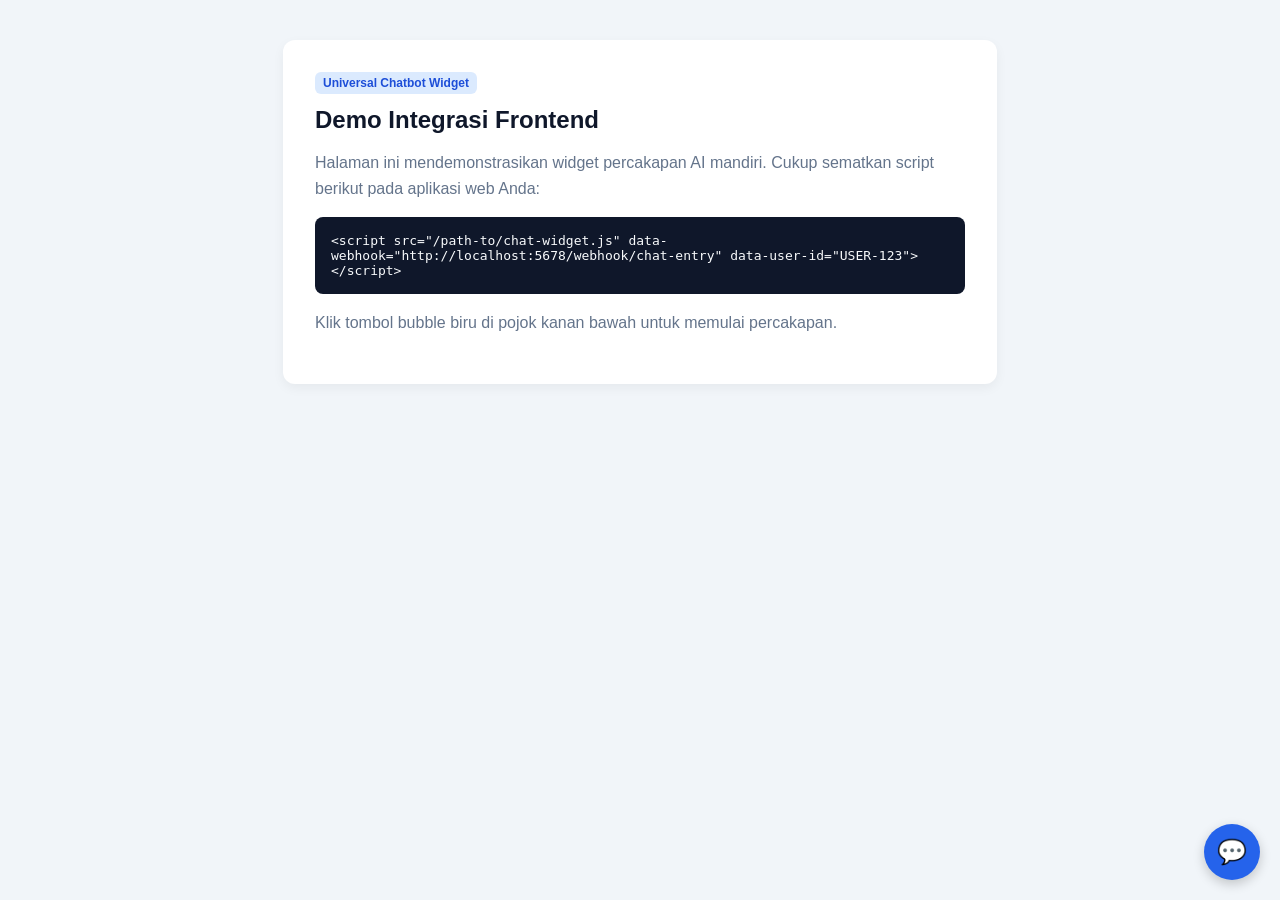
==== package-frontend/index.html @ edcefe9d "feat: setup universal n8n chatbot architecture with plug-and-play backend & frontend" ====
<!DOCTYPE html>
<html lang="id">
<head>
  <meta charset="UTF-8">
  <meta name="viewport" content="width=device-width, initial-scale=1.0">
  <title>Chatbot Widget Demo</title>
  <style>
    body {
      font-family: -apple-system, BlinkMacSystemFont, "Segoe UI", Roboto, sans-serif;
      margin: 0;
      padding: 40px 20px;
      background: #f1f5f9;
      color: #1e293b;
      display: flex;
      flex-direction: column;
      align-items: center;
    }
    .demo-container {
      max-width: 650px;
      width: 100%;
      background: #ffffff;
      padding: 32px;
      border-radius: 12px;
      box-shadow: 0 4px 12px rgba(0, 0, 0, 0.05);
    }
    h1 {
      margin-top: 0;
      font-size: 24px;
      color: #0f172a;
    }
    p {
      color: #64748b;
      line-height: 1.6;
    }
    .code-box {
      background: #0f172a;
      color: #f8fafc;
      padding: 16px;
      border-radius: 8px;
      font-family: monospace;
      font-size: 13px;
      overflow-x: auto;
    }
    .badge {
      display: inline-block;
      padding: 4px 8px;
      background: #dbeafe;
      color: #1d4ed8;
      border-radius: 6px;
      font-size: 12px;
      font-weight: 600;
      margin-bottom: 12px;
    }
  </style>
</head>
<body>
  <div class="demo-container">
    <div class="badge">Universal Chatbot Widget</div>
    <h1>Demo Integrasi Frontend</h1>
    <p>Halaman ini mendemonstrasikan widget percakapan AI mandiri. Cukup sematkan script berikut pada aplikasi web Anda:</p>
    <div class="code-box">&lt;script 
  src="/path-to/chat-widget.js" 
  data-webhook="http://localhost:5678/webhook/chat-entry" 
  data-user-id="USER-123"&gt;
&lt;/script&gt;</div>
    <p>Klik tombol bubble biru di pojok kanan bawah untuk memulai percakapan.</p>
  </div>

  <!-- Embed widget langsung -->
  <script 
    src="./chat-widget.js" 
    data-webhook="http://localhost:5678/webhook/chat-entry" 
    data-user-id="DEMO-USER-001">
  </script>
</body>
</html>
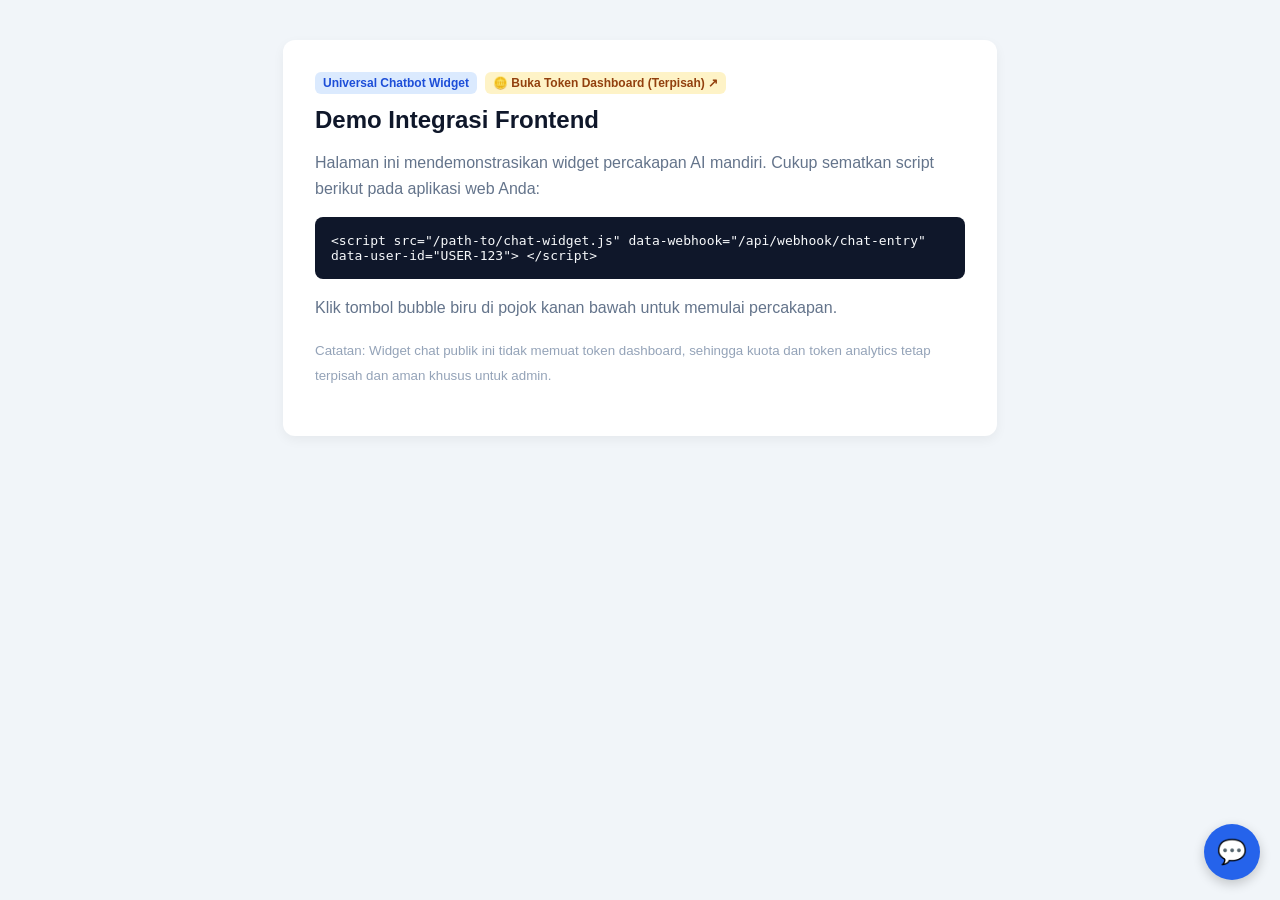
==== commit 502dc421: "feat: add comprehensive Gemini AI token usage tracking and monitoring features" ====
--- a/package-frontend/index.html
+++ b/package-frontend/index.html
@@ -3,7 +3,7 @@
 <head>
   <meta charset="UTF-8">
   <meta name="viewport" content="width=device-width, initial-scale=1.0">
-  <title>Chatbot Widget Demo</title>
+  <title>Chatbot Widget Demo & Token Monitor</title>
   <style>
     body {
       font-family: -apple-system, BlinkMacSystemFont, "Segoe UI", Roboto, sans-serif;
@@ -41,6 +41,12 @@
       font-size: 13px;
       overflow-x: auto;
     }
+    .badge-bar {
+      display: flex;
+      gap: 8px;
+      align-items: center;
+      margin-bottom: 12px;
+    }
     .badge {
       display: inline-block;
       padding: 4px 8px;
@@ -49,21 +55,33 @@
       border-radius: 6px;
       font-size: 12px;
       font-weight: 600;
-      margin-bottom: 12px;
+    }
+    .badge-token {
+      background: #fef3c7;
+      color: #92400e;
+      text-decoration: none;
+      transition: all 0.2s;
+    }
+    .badge-token:hover {
+      background: #fde68a;
     }
   </style>
 </head>
 <body>
   <div class="demo-container">
-    <div class="badge">Universal Chatbot Widget</div>
+    <div class="badge-bar">
+      <div class="badge">Universal Chatbot Widget</div>
+      <a href="token-dashboard.html" class="badge badge-token" target="_blank">🪙 Buka Token Dashboard (Terpisah) ↗</a>
+    </div>
     <h1>Demo Integrasi Frontend</h1>
     <p>Halaman ini mendemonstrasikan widget percakapan AI mandiri. Cukup sematkan script berikut pada aplikasi web Anda:</p>
     <div class="code-box">&lt;script 
   src="/path-to/chat-widget.js" 
-  data-webhook="http://localhost:5678/webhook/chat-entry" 
+  data-webhook="/api/webhook/chat-entry" 
   data-user-id="USER-123"&gt;
 &lt;/script&gt;</div>
     <p>Klik tombol bubble biru di pojok kanan bawah untuk memulai percakapan.</p>
+    <p><small style="color: #94a3b8;">Catatan: Widget chat publik ini tidak memuat token dashboard, sehingga kuota dan token analytics tetap terpisah dan aman khusus untuk admin.</small></p>
   </div>
 
   <!-- Embed widget langsung -->
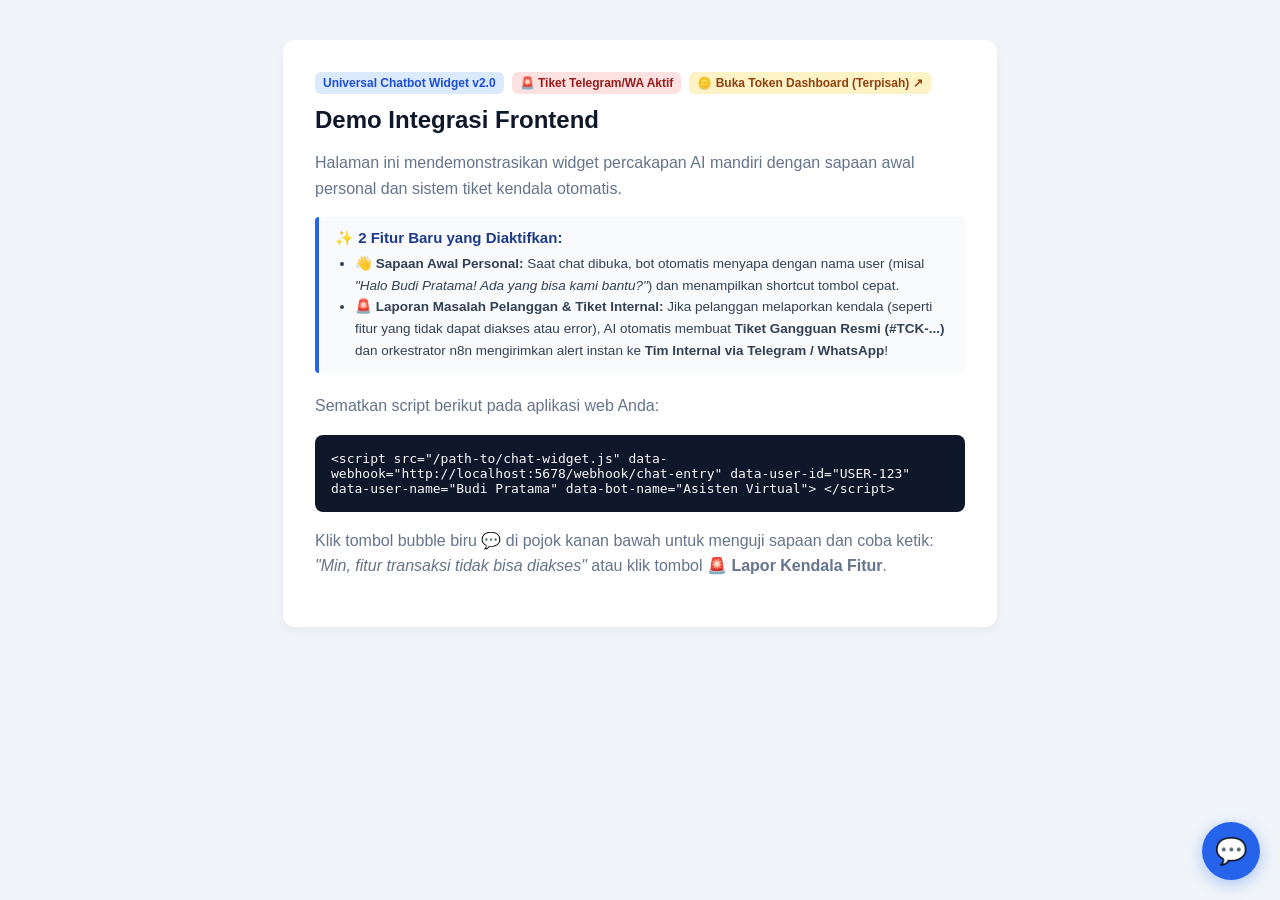
==== commit ab03ebf6: "feat: add ticket reporting system with notification service and database migration" ====
--- a/package-frontend/index.html
+++ b/package-frontend/index.html
@@ -70,25 +70,39 @@
 <body>
   <div class="demo-container">
     <div class="badge-bar">
-      <div class="badge">Universal Chatbot Widget</div>
+      <div class="badge">Universal Chatbot Widget v2.0</div>
+      <span class="badge" style="background:#fee2e2; color:#991b1b;">🚨 Tiket Telegram/WA Aktif</span>
       <a href="token-dashboard.html" class="badge badge-token" target="_blank">🪙 Buka Token Dashboard (Terpisah) ↗</a>
     </div>
     <h1>Demo Integrasi Frontend</h1>
-    <p>Halaman ini mendemonstrasikan widget percakapan AI mandiri. Cukup sematkan script berikut pada aplikasi web Anda:</p>
+    <p>Halaman ini mendemonstrasikan widget percakapan AI mandiri dengan sapaan awal personal dan sistem tiket kendala otomatis.</p>
+    
+    <div style="background: #f8fafc; border-left: 4px solid #2563eb; padding: 12px 16px; margin-bottom: 20px; border-radius: 4px;">
+      <h3 style="margin: 0 0 6px 0; font-size: 15px; color: #1e3a8a;">✨ 2 Fitur Baru yang Diaktifkan:</h3>
+      <ul style="margin: 0; padding-left: 20px; color: #334155; font-size: 13.5px; line-height: 1.6;">
+        <li><b>👋 Sapaan Awal Personal:</b> Saat chat dibuka, bot otomatis menyapa dengan nama user (misal <i>"Halo Budi Pratama! Ada yang bisa kami bantu?"</i>) dan menampilkan shortcut tombol cepat.</li>
+        <li><b>🚨 Laporan Masalah Pelanggan & Tiket Internal:</b> Jika pelanggan melaporkan kendala (seperti fitur yang tidak dapat diakses atau error), AI otomatis membuat <b>Tiket Gangguan Resmi (#TCK-...)</b> dan orkestrator n8n mengirimkan alert instan ke <b>Tim Internal via Telegram / WhatsApp</b>!</li>
+      </ul>
+    </div>
+
+    <p>Sematkan script berikut pada aplikasi web Anda:</p>
     <div class="code-box">&lt;script 
   src="/path-to/chat-widget.js" 
-  data-webhook="/api/webhook/chat-entry" 
-  data-user-id="USER-123"&gt;
+  data-webhook="http://localhost:5678/webhook/chat-entry" 
+  data-user-id="USER-123"
+  data-user-name="Budi Pratama"
+  data-bot-name="Asisten Virtual"&gt;
 &lt;/script&gt;</div>
-    <p>Klik tombol bubble biru di pojok kanan bawah untuk memulai percakapan.</p>
-    <p><small style="color: #94a3b8;">Catatan: Widget chat publik ini tidak memuat token dashboard, sehingga kuota dan token analytics tetap terpisah dan aman khusus untuk admin.</small></p>
+    <p>Klik tombol bubble biru 💬 di pojok kanan bawah untuk menguji sapaan dan coba ketik: <i>"Min, fitur transaksi tidak bisa diakses"</i> atau klik tombol <b>🚨 Lapor Kendala Fitur</b>.</p>
   </div>
 
-  <!-- Embed widget langsung -->
+  <!-- Embed widget langsung dengan data-user-name -->
   <script 
     src="./chat-widget.js" 
     data-webhook="http://localhost:5678/webhook/chat-entry" 
-    data-user-id="DEMO-USER-001">
+    data-user-id="DEMO-USER-001"
+    data-user-name="Budi Pratama"
+    data-bot-name="Asisten Virtual">
   </script>
 </body>
 </html>
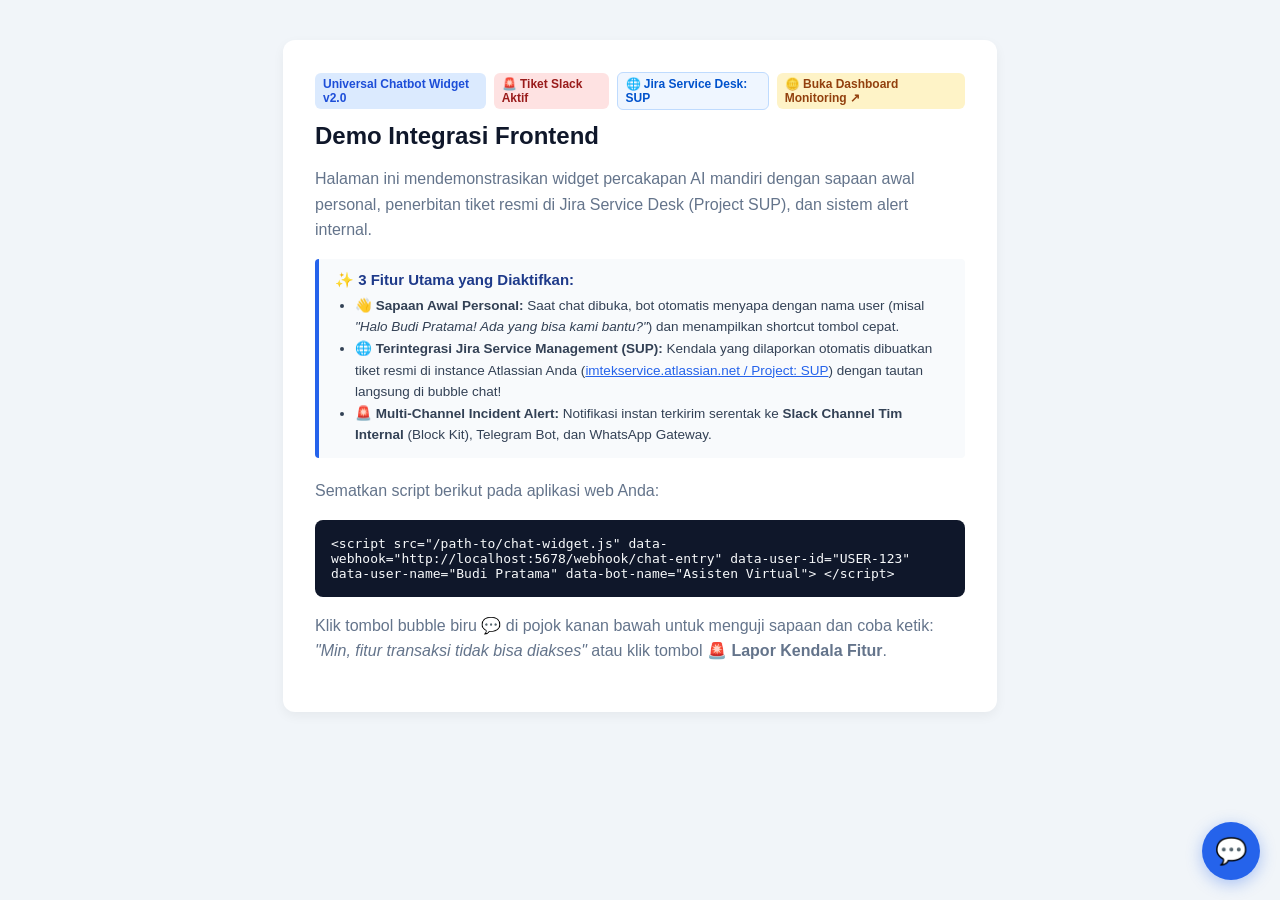
==== commit 59b82737: "feat: integrate Jira service desk and Slack notifications into chatbot ticketing system" ====
--- a/package-frontend/index.html
+++ b/package-frontend/index.html
@@ -71,17 +71,19 @@
   <div class="demo-container">
     <div class="badge-bar">
       <div class="badge">Universal Chatbot Widget v2.0</div>
-      <span class="badge" style="background:#fee2e2; color:#991b1b;">🚨 Tiket Telegram/WA Aktif</span>
-      <a href="token-dashboard.html" class="badge badge-token" target="_blank">🪙 Buka Token Dashboard (Terpisah) ↗</a>
+      <span class="badge" style="background:#fee2e2; color:#991b1b;">🚨 Tiket Slack Aktif</span>
+      <span class="badge" style="background:#eff6ff; color:#0052cc; border: 1px solid #bfdbfe;">🌐 Jira Service Desk: SUP</span>
+      <a href="token-dashboard.html" class="badge badge-token" target="_blank">🪙 Buka Dashboard Monitoring ↗</a>
     </div>
     <h1>Demo Integrasi Frontend</h1>
-    <p>Halaman ini mendemonstrasikan widget percakapan AI mandiri dengan sapaan awal personal dan sistem tiket kendala otomatis.</p>
+    <p>Halaman ini mendemonstrasikan widget percakapan AI mandiri dengan sapaan awal personal, penerbitan tiket resmi di Jira Service Desk (Project SUP), dan sistem alert internal.</p>
     
     <div style="background: #f8fafc; border-left: 4px solid #2563eb; padding: 12px 16px; margin-bottom: 20px; border-radius: 4px;">
-      <h3 style="margin: 0 0 6px 0; font-size: 15px; color: #1e3a8a;">✨ 2 Fitur Baru yang Diaktifkan:</h3>
+      <h3 style="margin: 0 0 6px 0; font-size: 15px; color: #1e3a8a;">✨ 3 Fitur Utama yang Diaktifkan:</h3>
       <ul style="margin: 0; padding-left: 20px; color: #334155; font-size: 13.5px; line-height: 1.6;">
         <li><b>👋 Sapaan Awal Personal:</b> Saat chat dibuka, bot otomatis menyapa dengan nama user (misal <i>"Halo Budi Pratama! Ada yang bisa kami bantu?"</i>) dan menampilkan shortcut tombol cepat.</li>
-        <li><b>🚨 Laporan Masalah Pelanggan & Tiket Internal:</b> Jika pelanggan melaporkan kendala (seperti fitur yang tidak dapat diakses atau error), AI otomatis membuat <b>Tiket Gangguan Resmi (#TCK-...)</b> dan orkestrator n8n mengirimkan alert instan ke <b>Tim Internal via Telegram / WhatsApp</b>!</li>
+        <li><b>🌐 Terintegrasi Jira Service Management (SUP):</b> Kendala yang dilaporkan otomatis dibuatkan tiket resmi di instance Atlassian Anda (<a href="https://imtekservice.atlassian.net/jira/servicedesk/projects/SUP/getting-started" target="_blank" style="color:#2563eb;">imtekservice.atlassian.net / Project: SUP</a>) dengan tautan langsung di bubble chat!</li>
+        <li><b>🚨 Multi-Channel Incident Alert:</b> Notifikasi instan terkirim serentak ke <b>Slack Channel Tim Internal</b> (Block Kit), Telegram Bot, dan WhatsApp Gateway.</li>
       </ul>
     </div>
 
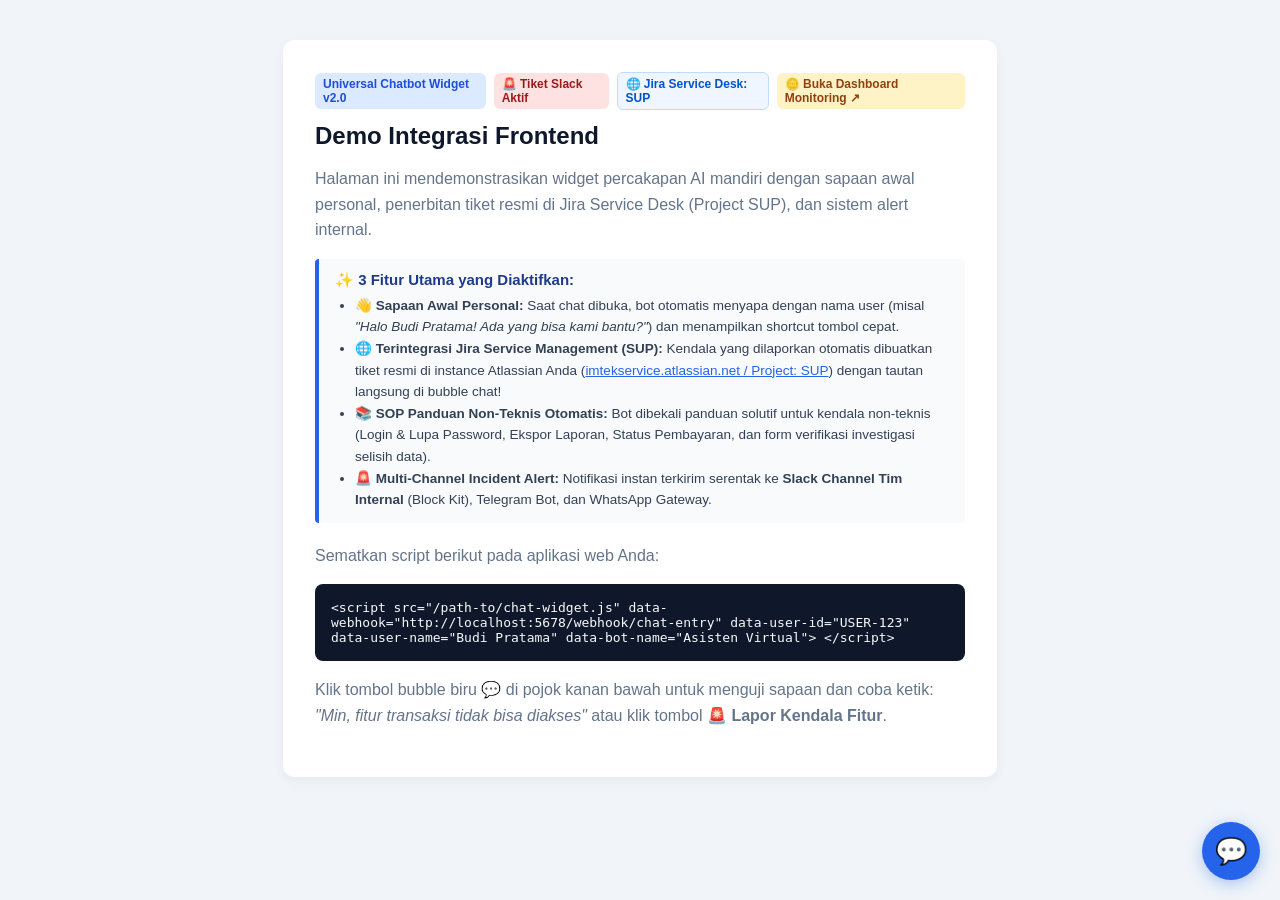
==== commit 162f2534: "feat: add customer support SOP templates and quick-access UI for non-technical issues" ====
--- a/package-frontend/index.html
+++ b/package-frontend/index.html
@@ -83,6 +83,7 @@
       <ul style="margin: 0; padding-left: 20px; color: #334155; font-size: 13.5px; line-height: 1.6;">
         <li><b>👋 Sapaan Awal Personal:</b> Saat chat dibuka, bot otomatis menyapa dengan nama user (misal <i>"Halo Budi Pratama! Ada yang bisa kami bantu?"</i>) dan menampilkan shortcut tombol cepat.</li>
         <li><b>🌐 Terintegrasi Jira Service Management (SUP):</b> Kendala yang dilaporkan otomatis dibuatkan tiket resmi di instance Atlassian Anda (<a href="https://imtekservice.atlassian.net/jira/servicedesk/projects/SUP/getting-started" target="_blank" style="color:#2563eb;">imtekservice.atlassian.net / Project: SUP</a>) dengan tautan langsung di bubble chat!</li>
+        <li><b>📚 SOP Panduan Non-Teknis Otomatis:</b> Bot dibekali panduan solutif untuk kendala non-teknis (Login & Lupa Password, Ekspor Laporan, Status Pembayaran, dan form verifikasi investigasi selisih data).</li>
         <li><b>🚨 Multi-Channel Incident Alert:</b> Notifikasi instan terkirim serentak ke <b>Slack Channel Tim Internal</b> (Block Kit), Telegram Bot, dan WhatsApp Gateway.</li>
       </ul>
     </div>
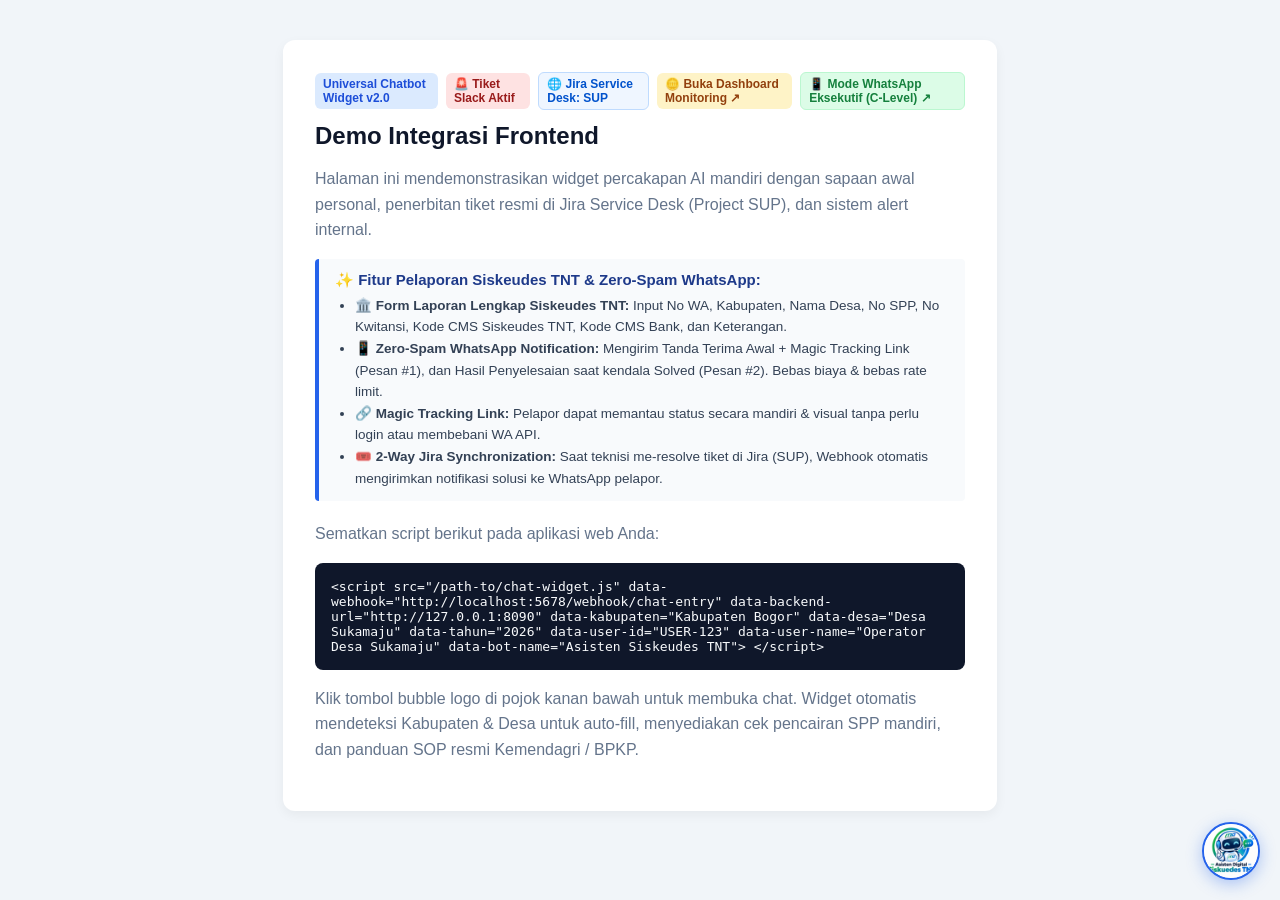
==== commit e94f5b58: "feat: add Siskeudes integration, executive reporting tools, and WhatsApp chatbot support" ====
--- a/package-frontend/index.html
+++ b/package-frontend/index.html
@@ -74,17 +74,18 @@
       <span class="badge" style="background:#fee2e2; color:#991b1b;">🚨 Tiket Slack Aktif</span>
       <span class="badge" style="background:#eff6ff; color:#0052cc; border: 1px solid #bfdbfe;">🌐 Jira Service Desk: SUP</span>
       <a href="token-dashboard.html" class="badge badge-token" target="_blank">🪙 Buka Dashboard Monitoring ↗</a>
+      <a href="whatsapp-executive-simulator.html" class="badge" style="background:#dcfce7; color:#15803d; border:1px solid #bbf7d0; text-decoration:none;" target="_blank">📱 Mode WhatsApp Eksekutif (C-Level) ↗</a>
     </div>
     <h1>Demo Integrasi Frontend</h1>
     <p>Halaman ini mendemonstrasikan widget percakapan AI mandiri dengan sapaan awal personal, penerbitan tiket resmi di Jira Service Desk (Project SUP), dan sistem alert internal.</p>
     
     <div style="background: #f8fafc; border-left: 4px solid #2563eb; padding: 12px 16px; margin-bottom: 20px; border-radius: 4px;">
-      <h3 style="margin: 0 0 6px 0; font-size: 15px; color: #1e3a8a;">✨ 3 Fitur Utama yang Diaktifkan:</h3>
+      <h3 style="margin: 0 0 6px 0; font-size: 15px; color: #1e3a8a;">✨ Fitur Pelaporan Siskeudes TNT & Zero-Spam WhatsApp:</h3>
       <ul style="margin: 0; padding-left: 20px; color: #334155; font-size: 13.5px; line-height: 1.6;">
-        <li><b>👋 Sapaan Awal Personal:</b> Saat chat dibuka, bot otomatis menyapa dengan nama user (misal <i>"Halo Budi Pratama! Ada yang bisa kami bantu?"</i>) dan menampilkan shortcut tombol cepat.</li>
-        <li><b>🌐 Terintegrasi Jira Service Management (SUP):</b> Kendala yang dilaporkan otomatis dibuatkan tiket resmi di instance Atlassian Anda (<a href="https://imtekservice.atlassian.net/jira/servicedesk/projects/SUP/getting-started" target="_blank" style="color:#2563eb;">imtekservice.atlassian.net / Project: SUP</a>) dengan tautan langsung di bubble chat!</li>
-        <li><b>📚 SOP Panduan Non-Teknis Otomatis:</b> Bot dibekali panduan solutif untuk kendala non-teknis (Login & Lupa Password, Ekspor Laporan, Status Pembayaran, dan form verifikasi investigasi selisih data).</li>
-        <li><b>🚨 Multi-Channel Incident Alert:</b> Notifikasi instan terkirim serentak ke <b>Slack Channel Tim Internal</b> (Block Kit), Telegram Bot, dan WhatsApp Gateway.</li>
+        <li><b>🏛️ Form Laporan Lengkap Siskeudes TNT:</b> Input No WA, Kabupaten, Nama Desa, No SPP, No Kwitansi, Kode CMS Siskeudes TNT, Kode CMS Bank, dan Keterangan.</li>
+        <li><b>📱 Zero-Spam WhatsApp Notification:</b> Mengirim Tanda Terima Awal + Magic Tracking Link (Pesan #1), dan Hasil Penyelesaian saat kendala Solved (Pesan #2). Bebas biaya & bebas rate limit.</li>
+        <li><b>🔗 Magic Tracking Link:</b> Pelapor dapat memantau status secara mandiri & visual tanpa perlu login atau membebani WA API.</li>
+        <li><b>🎟️ 2-Way Jira Synchronization:</b> Saat teknisi me-resolve tiket di Jira (SUP), Webhook otomatis mengirimkan notifikasi solusi ke WhatsApp pelapor.</li>
       </ul>
     </div>
 
@@ -92,20 +93,28 @@
     <div class="code-box">&lt;script 
   src="/path-to/chat-widget.js" 
   data-webhook="http://localhost:5678/webhook/chat-entry" 
+  data-backend-url="http://127.0.0.1:8090"
+  data-kabupaten="Kabupaten Bogor"
+  data-desa="Desa Sukamaju"
+  data-tahun="2026"
   data-user-id="USER-123"
-  data-user-name="Budi Pratama"
-  data-bot-name="Asisten Virtual"&gt;
+  data-user-name="Operator Desa Sukamaju"
+  data-bot-name="Asisten Siskeudes TNT"&gt;
 &lt;/script&gt;</div>
-    <p>Klik tombol bubble biru 💬 di pojok kanan bawah untuk menguji sapaan dan coba ketik: <i>"Min, fitur transaksi tidak bisa diakses"</i> atau klik tombol <b>🚨 Lapor Kendala Fitur</b>.</p>
+    <p>Klik tombol bubble logo di pojok kanan bawah untuk membuka chat. Widget otomatis mendeteksi Kabupaten & Desa untuk auto-fill, menyediakan cek pencairan SPP mandiri, dan panduan SOP resmi Kemendagri / BPKP.</p>
   </div>
 
-  <!-- Embed widget langsung dengan data-user-name -->
+  <!-- Embed widget langsung dengan data-backend-url dan multi-kabupaten context -->
   <script 
     src="./chat-widget.js" 
     data-webhook="http://localhost:5678/webhook/chat-entry" 
+    data-backend-url="http://127.0.0.1:8090"
+    data-kabupaten="Kabupaten Bogor"
+    data-desa="Desa Sukamaju"
+    data-tahun="2026"
     data-user-id="DEMO-USER-001"
-    data-user-name="Budi Pratama"
-    data-bot-name="Asisten Virtual">
+    data-user-name="Operator Desa Sukamaju"
+    data-bot-name="Asisten Siskeudes TNT">
   </script>
 </body>
 </html>
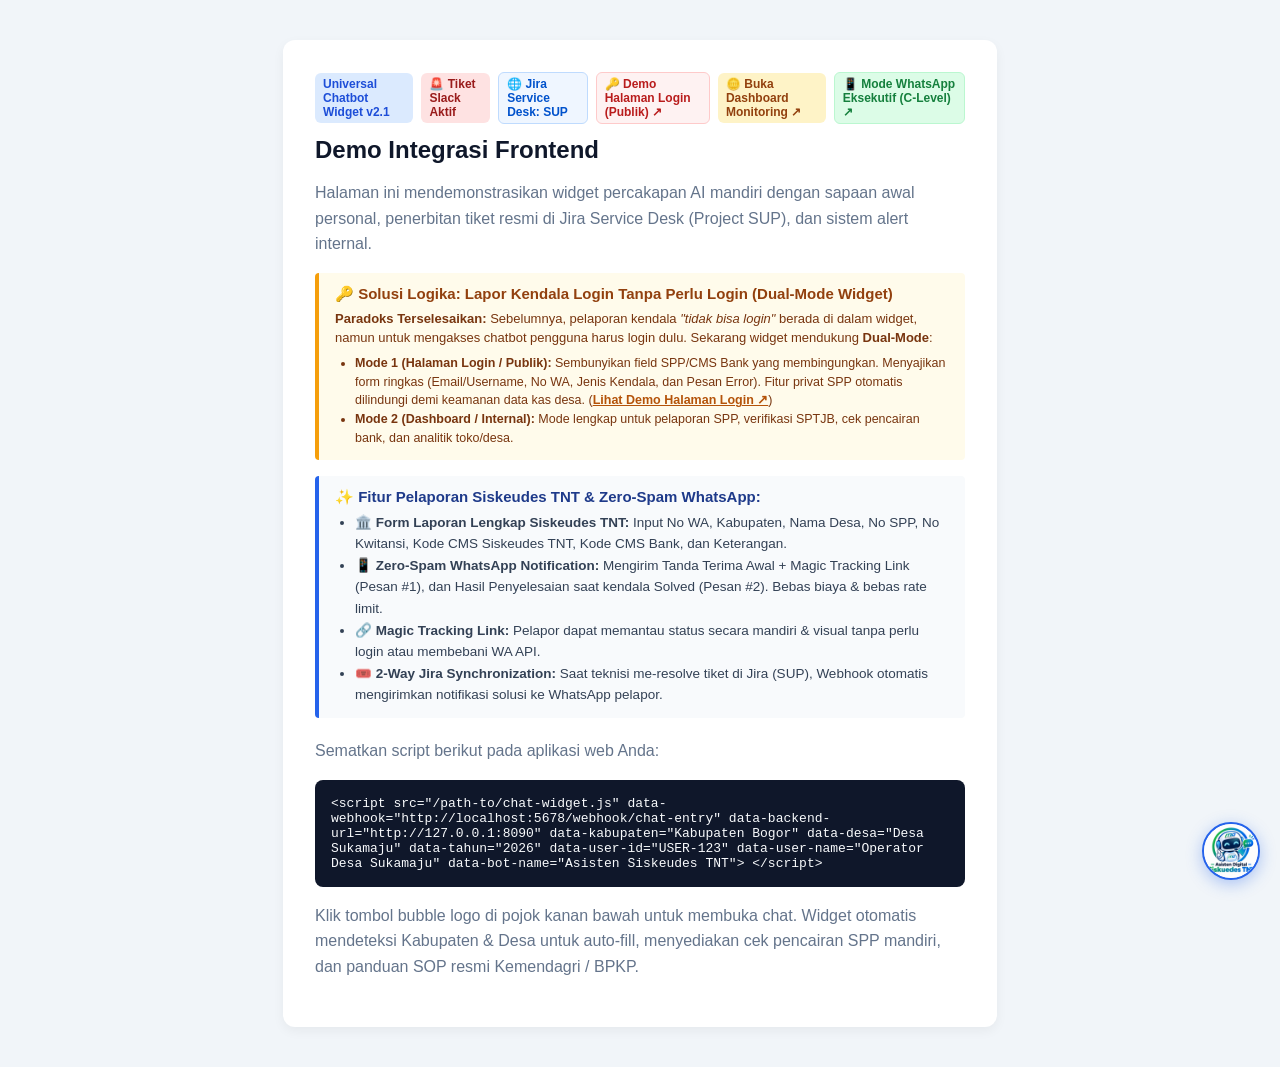
==== commit 7d90af6a: "feat(chatbot): support login mode and dynamic config in chat widget" ====
--- a/package-frontend/index.html
+++ b/package-frontend/index.html
@@ -70,14 +70,26 @@
 <body>
   <div class="demo-container">
     <div class="badge-bar">
-      <div class="badge">Universal Chatbot Widget v2.0</div>
+      <div class="badge">Universal Chatbot Widget v2.1</div>
       <span class="badge" style="background:#fee2e2; color:#991b1b;">🚨 Tiket Slack Aktif</span>
       <span class="badge" style="background:#eff6ff; color:#0052cc; border: 1px solid #bfdbfe;">🌐 Jira Service Desk: SUP</span>
+      <a href="login-demo.html" class="badge" style="background:#fef2f2; color:#b91c1c; border:1px solid #fecaca; text-decoration:none;">🔑 Demo Halaman Login (Publik) ↗</a>
       <a href="token-dashboard.html" class="badge badge-token" target="_blank">🪙 Buka Dashboard Monitoring ↗</a>
       <a href="whatsapp-executive-simulator.html" class="badge" style="background:#dcfce7; color:#15803d; border:1px solid #bbf7d0; text-decoration:none;" target="_blank">📱 Mode WhatsApp Eksekutif (C-Level) ↗</a>
     </div>
     <h1>Demo Integrasi Frontend</h1>
     <p>Halaman ini mendemonstrasikan widget percakapan AI mandiri dengan sapaan awal personal, penerbitan tiket resmi di Jira Service Desk (Project SUP), dan sistem alert internal.</p>
+
+    <div style="background: #fffbeb; border-left: 4px solid #f59e0b; padding: 12px 16px; margin-bottom: 16px; border-radius: 4px;">
+      <h3 style="margin: 0 0 6px 0; font-size: 15px; color: #92400e;">🔑 Solusi Logika: Lapor Kendala Login Tanpa Perlu Login (Dual-Mode Widget)</h3>
+      <p style="margin: 0 0 6px 0; font-size: 13px; color: #78350f; line-height: 1.5;">
+        <b>Paradoks Terselesaikan:</b> Sebelumnya, pelaporan kendala <i>"tidak bisa login"</i> berada di dalam widget, namun untuk mengakses chatbot pengguna harus login dulu. Sekarang widget mendukung <b>Dual-Mode</b>:
+      </p>
+      <ul style="margin: 0; padding-left: 20px; color: #78350f; font-size: 12.5px; line-height: 1.5;">
+        <li><b>Mode 1 (Halaman Login / Publik):</b> Sembunyikan field SPP/CMS Bank yang membingungkan. Menyajikan form ringkas (Email/Username, No WA, Jenis Kendala, dan Pesan Error). Fitur privat SPP otomatis dilindungi demi keamanan data kas desa. (<a href="login-demo.html" style="color: #b45309; font-weight: 700;">Lihat Demo Halaman Login ↗</a>)</li>
+        <li><b>Mode 2 (Dashboard / Internal):</b> Mode lengkap untuk pelaporan SPP, verifikasi SPTJB, cek pencairan bank, dan analitik toko/desa.</li>
+      </ul>
+    </div>
     
     <div style="background: #f8fafc; border-left: 4px solid #2563eb; padding: 12px 16px; margin-bottom: 20px; border-radius: 4px;">
       <h3 style="margin: 0 0 6px 0; font-size: 15px; color: #1e3a8a;">✨ Fitur Pelaporan Siskeudes TNT & Zero-Spam WhatsApp:</h3>
